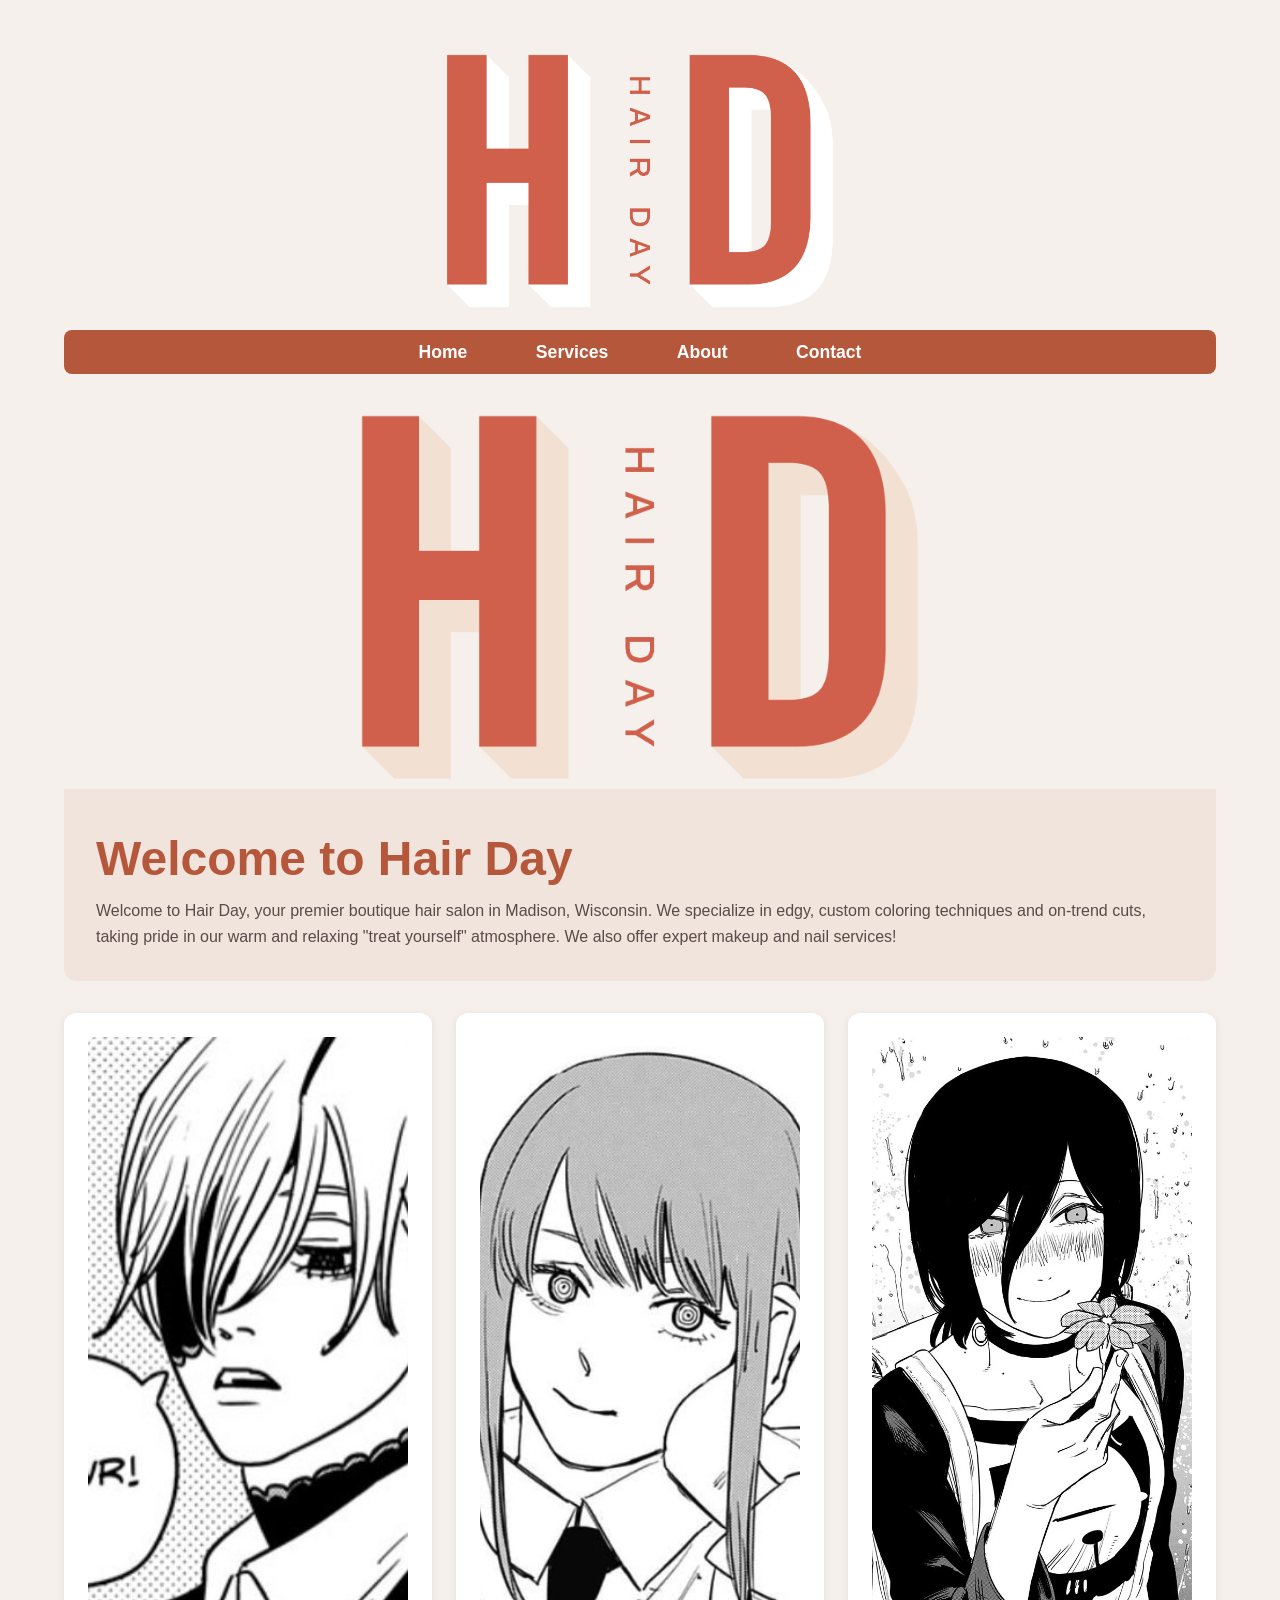
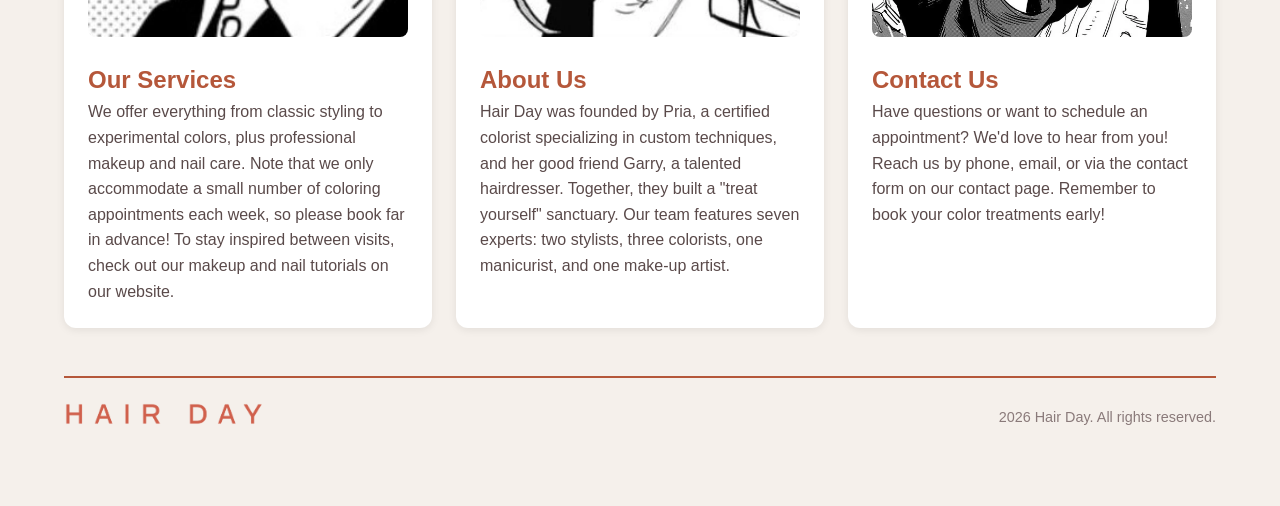
==== index.html @ 299d6134 "Hair salon" ====
<!DOCTYPE html>
<html lang="en">

<head>
    <meta charset="utf-8">
    <meta name="viewport" content="width=device-width, initial-scale=1">

    <title>Hair Day</title>

    <meta name="description"
        content="Based in Madison, Wisconsin, Hair Day is a boutique hair salon that specializes in cut, color and styling. Hair Day also offers makeup and nail services, prides itself on its warm and relaxing atmosphere and is best known for edgy hair colors and on-trend cuts. ">
    <meta name="author" content="Hair Day salon">

    <link rel="stylesheet" href="styles.css">
</head>


<body>
    <header>
        <img src="Photos/Artboard 1.png" alt="Hair Day logo">
    </header>

    <nav>
        <ul>
            <li><a href="index.html">Home</a></li>
            <li><a href="services.html">Services</a></li>
            <li><a href="about.html">About</a></li>
            <li><a href="contact.html">Contact</a></li>
        </ul>
    </nav>

    <main>

        <section class="promo-section">
            <article class="promo-banner">
                <img src="Photos/Artboard 19.png" alt="Hair Day promotional banner">
                <div class="promo-text">
                    <h1>Welcome to Hair Day</h1>
                    <p>Welcome to Hair Day, your premier boutique hair salon in Madison, Wisconsin. We specialize in
                        edgy,
                        custom coloring techniques and on-trend cuts, taking pride in our warm and relaxing "treat
                        yourself"
                        atmosphere. We also offer expert makeup and nail services!</p>
                </div>
            </article>
        </section>

        <section class="columns-section">

            <article>
                <img src="Photos/rawr.jpg" alt="Hair Day styling services" class="img 1">
                <h2>Our Services</h2>
                <p>We offer everything from classic styling to experimental colors, plus professional makeup and nail
                    care. Note that we only accommodate a small number of coloring appointments each week, so please
                    book far in advance! To stay inspired between visits, check out our makeup and nail tutorials on our
                    website.</p>
            </article>

            <article>
                <img src="Photos/Makima.png" alt="Hair Day team members" class="img 2">
                <h2>About Us</h2>
                <p>Hair Day was founded by Pria, a certified colorist specializing in custom techniques, and her good
                    friend Garry, a talented hairdresser. Together, they built a "treat yourself" sanctuary. Our team
                    features seven experts: two stylists, three colorists, one manicurist, and one make-up artist.</p>
            </article>

            <article>
                <img src="Photos/Reze.png" alt="Contact Hair Day salon" class="img 3">
                <h2>Contact Us</h2>
                <p>Have questions or want to schedule an appointment? We'd love to hear from you! Reach us by phone,
                    email, or via the contact form on our contact page. Remember to book your color treatments early!
                </p>
            </article>

        </section>
    </main>


    <footer>

        <div>
            <img src="Photos/Artboard 22.png" alt="Hair Day footer logo">
        </div>

        <div>
            <p>2026 Hair Day. All rights reserved.</p>
        </div>

    </footer>

</body>

</html>
---- styles.css ----
/* Styles */
* {
    box-sizing: border-box;
    margin: 0;
    padding: 0;
}

body {
    background-color: #f5f0eb;
    font-family: Arial, Helvetica, sans-serif;
    margin-top: 3rem;
    margin-bottom: 3rem;
    margin-left: 5%;
    margin-right: 5%;
    color: #3a2e2e;
    line-height: 1.6;
}

/*  Font */
h1 {
    font-size: 3rem;
    color: #b5573a;
}

h2 {
    font-size: 1.5rem;
    color: #b5573a;
}

p {
    color: #5a4a4a;
}

/* Header */
header>img {
    display: block;
    margin-left: auto;
    margin-right: auto;
    max-width: 400px;
    height: auto;
}

/* Navigation */
nav {
    background-color: #b5573a;
    border-radius: 8px;
    margin-top: 1rem;
    margin-bottom: 2rem;
    padding: 0.5rem 0;
}

nav ul {
    list-style: none;
    text-align: center;
    padding: 0;
    margin: 0;
}

nav li {
    display: inline-block;
    margin-left: 1rem;
    margin-right: 1rem;
}

nav a {
    color: #ffffff;
    text-decoration: none;
    font-weight: bold;
    font-size: 1.1rem;
    padding: 0.5rem 1rem;
    border-radius: 4px;
    transition: background-color 0.3s ease, color 0.3s ease;
}

nav a:hover {
    background-color: #ffffff;
    color: #b5573a;
}

nav a:active {
    background-color: #f5f0eb;
    color: #8a3d25;
}

/* Promo */
.promo-section {
    display: flex;
}

.promo-banner {
    flex: 1;
    position: relative;
    overflow: hidden;
    border-radius: 12px;
    margin-bottom: 2rem;
}

.promo-banner>img {
    width: 50%;
    max-height: 400px;
    display: block;
    border-radius: 12px;
    transition: transform 0.5s ease;
    position: center;
    margin-left: auto;
    margin-right: auto;
}

.promo-banner>img:hover {
    transform: scale(1.03);
}

.promo-text {
    padding: 2rem;
    background-color: rgba(181, 87, 58, 0.08);
    border-radius: 0 0 12px 12px;
}

/* Columns */
.columns-section {
    display: flex;
    gap: 1.5rem;
}

.columns-section article {
    flex: 1;
    background-color: #ffffff;
    border-radius: 12px;
    padding: 1.5rem;
    box-shadow: 0 2px 8px rgba(0, 0, 0, 0.08);
    transition: transform 0.3s ease, box-shadow 0.3s ease;
}

.columns-section article:hover {
    transform: translateY(-6px);
    box-shadow: 0 8px 24px rgba(181, 87, 58, 0.15);
}

.columns-section article img {
    width: 100%;
    height: 600px;
    object-fit: cover;
    border-radius: 8px;
    margin-bottom: 1rem;
    transition: opacity 0.3s ease;
}

.columns-section article:hover img {
    opacity: 0.9;
}

/* column image */
.img-1 {
    object-position: center 20%;
}

.img-2 {
    object-position: center 30%;
}

.img-3 {
    object-position: center 10%;
}

/* footer */
footer {
    display: flex;
    align-items: center;
    margin-top: 3rem;
    padding: 1.5rem 0;
    border-top: 2px solid #b5573a;
}

footer div {
    flex: 1;
}

footer div:last-child {
    text-align: right;
}

footer img {
    max-width: 200px;
    height: auto;
}

footer p {
    color: #8a7a7a;
    font-size: 0.9rem;
}

/* animations */
@keyframes fadeInUp {
    from {
        opacity: 0;
        transform: translateY(20px);
    }

    to {
        opacity: 1;
        transform: translateY(0);
    }
}

.promo-banner {
    animation: fadeInUp 0.8s ease forwards;
}

.columns-section article:nth-child(1) {
    animation: fadeInUp 0.6s ease 0.2s forwards;
    opacity: 0;
}

.columns-section article:nth-child(2) {
    animation: fadeInUp 0.6s ease 0.4s forwards;
    opacity: 0;
}

.columns-section article:nth-child(3) {
    animation: fadeInUp 0.6s ease 0.6s forwards;
    opacity: 0;
}
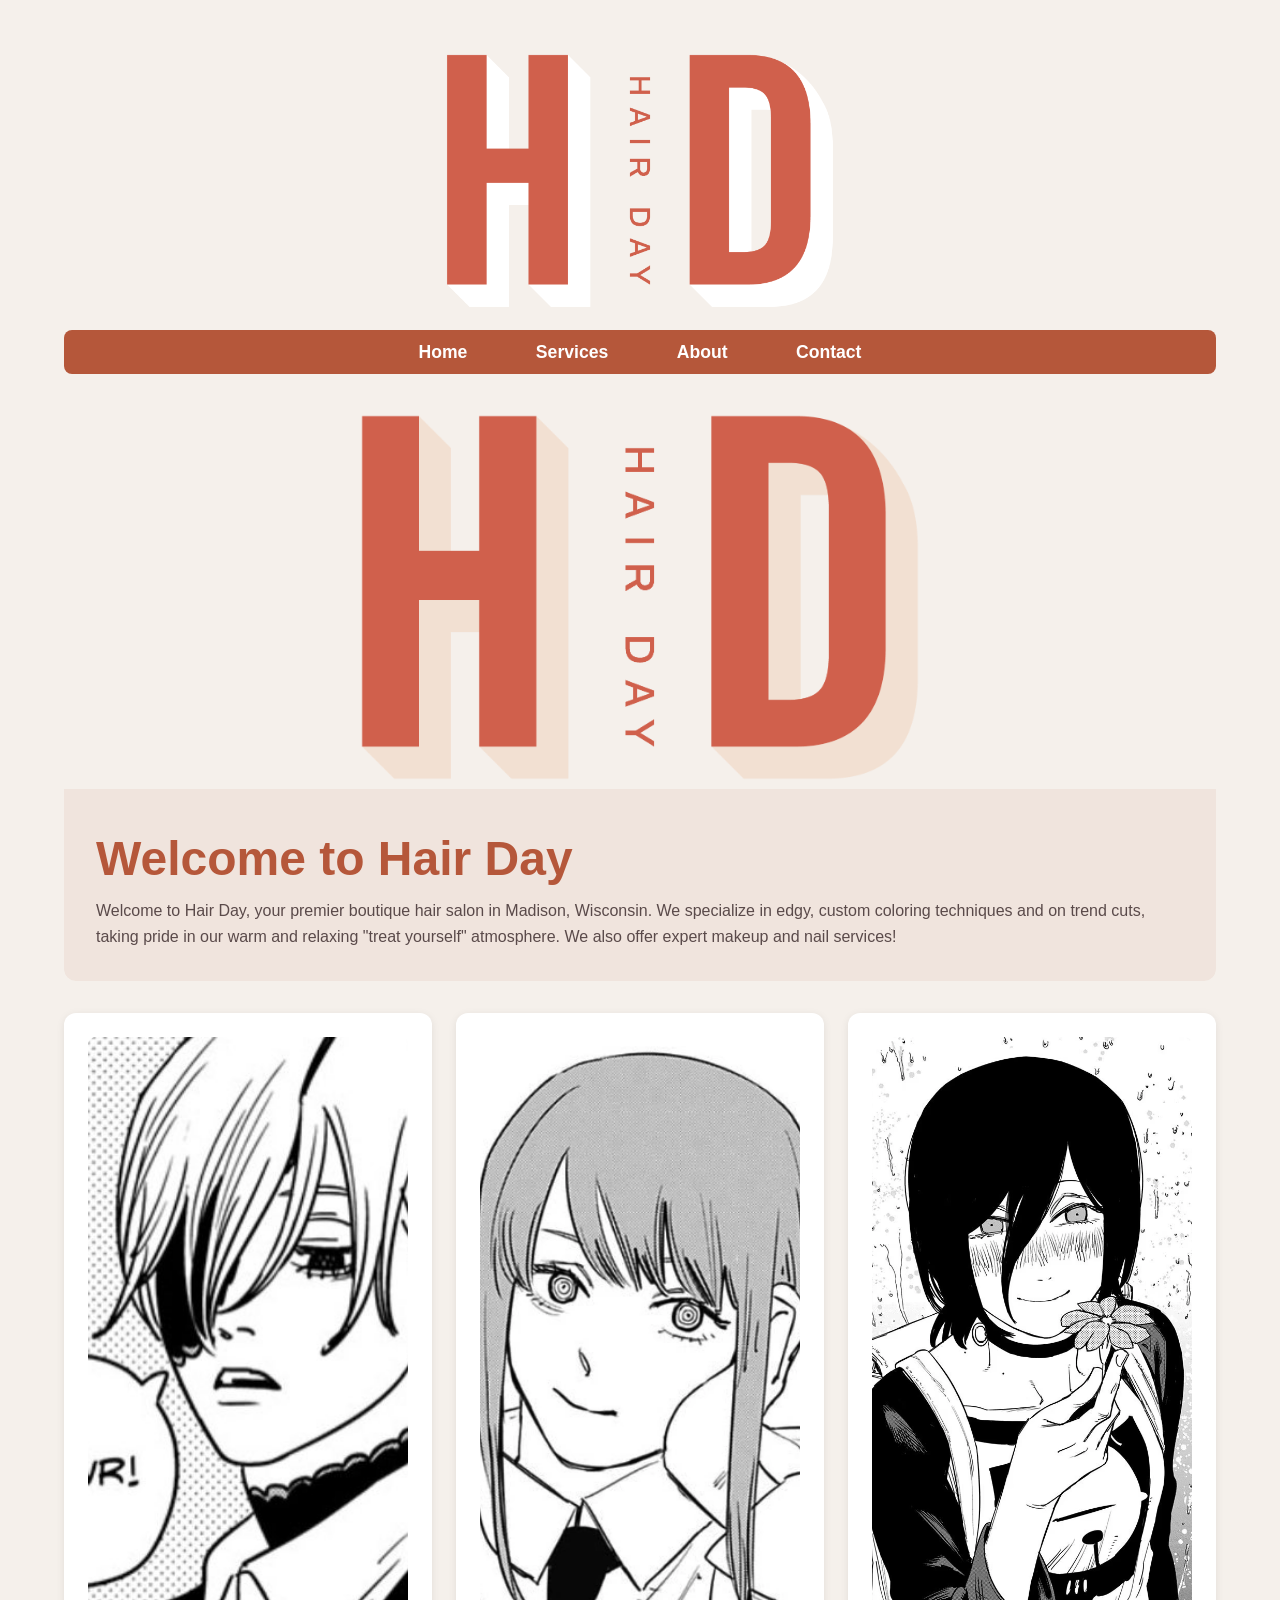
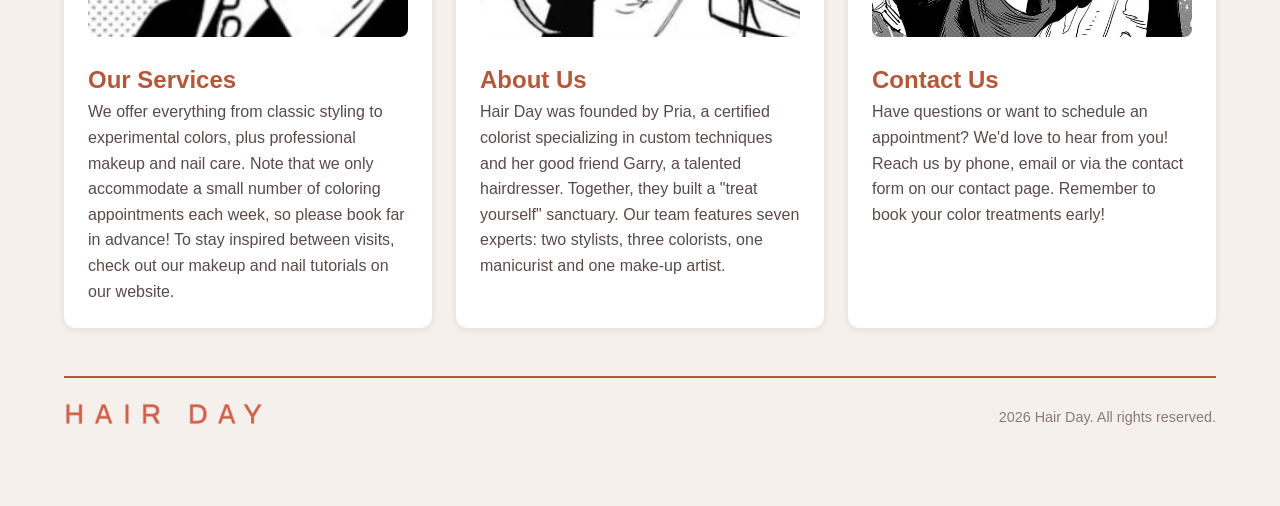
==== commit 49f883cc: "Finished" ====
--- a/index.html
+++ b/index.html
@@ -38,7 +38,7 @@
                     <h1>Welcome to Hair Day</h1>
                     <p>Welcome to Hair Day, your premier boutique hair salon in Madison, Wisconsin. We specialize in
                         edgy,
-                        custom coloring techniques and on-trend cuts, taking pride in our warm and relaxing "treat
+                        custom coloring techniques and on trend cuts, taking pride in our warm and relaxing "treat
                         yourself"
                         atmosphere. We also offer expert makeup and nail services!</p>
                 </div>
@@ -48,7 +48,7 @@
         <section class="columns-section">
 
             <article>
-                <img src="Photos/rawr.jpg" alt="Hair Day styling services" class="img 1">
+                <img src="Photos/rawr.jpg" alt="Hair Day styling services" class="img-1">
                 <h2>Our Services</h2>
                 <p>We offer everything from classic styling to experimental colors, plus professional makeup and nail
                     care. Note that we only accommodate a small number of coloring appointments each week, so please
@@ -57,18 +57,18 @@
             </article>
 
             <article>
-                <img src="Photos/Makima.png" alt="Hair Day team members" class="img 2">
+                <img src="Photos/Makima.png" alt="Hair Day team members" class="img-2">
                 <h2>About Us</h2>
-                <p>Hair Day was founded by Pria, a certified colorist specializing in custom techniques, and her good
+                <p>Hair Day was founded by Pria, a certified colorist specializing in custom techniques and her good
                     friend Garry, a talented hairdresser. Together, they built a "treat yourself" sanctuary. Our team
-                    features seven experts: two stylists, three colorists, one manicurist, and one make-up artist.</p>
+                    features seven experts: two stylists, three colorists, one manicurist and one make-up artist.</p>
             </article>
 
             <article>
-                <img src="Photos/Reze.png" alt="Contact Hair Day salon" class="img 3">
+                <img src="Photos/Reze.png" alt="Contact Hair Day salon" class="img-3">
                 <h2>Contact Us</h2>
                 <p>Have questions or want to schedule an appointment? We'd love to hear from you! Reach us by phone,
-                    email, or via the contact form on our contact page. Remember to book your color treatments early!
+                    email or via the contact form on our contact page. Remember to book your color treatments early!
                 </p>
             </article>
 
--- a/styles.css
+++ b/styles.css
@@ -16,6 +16,9 @@
     line-height: 1.6;
 }
 
+
+
+
 /*  Font */
 h1 {
     font-size: 3rem;
@@ -30,6 +33,9 @@
 p {
     color: #5a4a4a;
 }
+
+
+
 
 /* Header */
 header>img {
@@ -39,6 +45,9 @@
     max-width: 400px;
     height: auto;
 }
+
+
+
 
 /* Navigation */
 nav {
@@ -81,6 +90,9 @@
     background-color: #f5f0eb;
     color: #8a3d25;
 }
+
+
+
 
 /* Promo */
 .promo-section {
@@ -116,6 +128,9 @@
     border-radius: 0 0 12px 12px;
 }
 
+
+
+
 /* Columns */
 .columns-section {
     display: flex;
@@ -149,18 +164,23 @@
     opacity: 0.9;
 }
 
+
+
+
 /* column image */
 .img-1 {
     object-position: center 20%;
 }
 
 .img-2 {
-    object-position: center 30%;
+    object-position: center 35%;
 }
 
 .img-3 {
     object-position: center 10%;
 }
+
+
 
 /* footer */
 footer {
@@ -189,8 +209,11 @@
     font-size: 0.9rem;
 }
 
+
+
+
 /* animations */
-@keyframes fadeInUp {
+@keyframes EFFECT {
     from {
         opacity: 0;
         transform: translateY(20px);
@@ -203,20 +226,20 @@
 }
 
 .promo-banner {
-    animation: fadeInUp 0.8s ease forwards;
+    animation: EFFECT 0.8s ease forwards;
 }
 
 .columns-section article:nth-child(1) {
-    animation: fadeInUp 0.6s ease 0.2s forwards;
+    animation: EFFECT 0.6s ease 0.2s forwards;
     opacity: 0;
 }
 
 .columns-section article:nth-child(2) {
-    animation: fadeInUp 0.6s ease 0.4s forwards;
+    animation: EFFECT 0.6s ease 0.4s forwards;
     opacity: 0;
 }
 
 .columns-section article:nth-child(3) {
-    animation: fadeInUp 0.6s ease 0.6s forwards;
+    animation: EFFECT 0.6s ease 0.6s forwards;
     opacity: 0;
 }
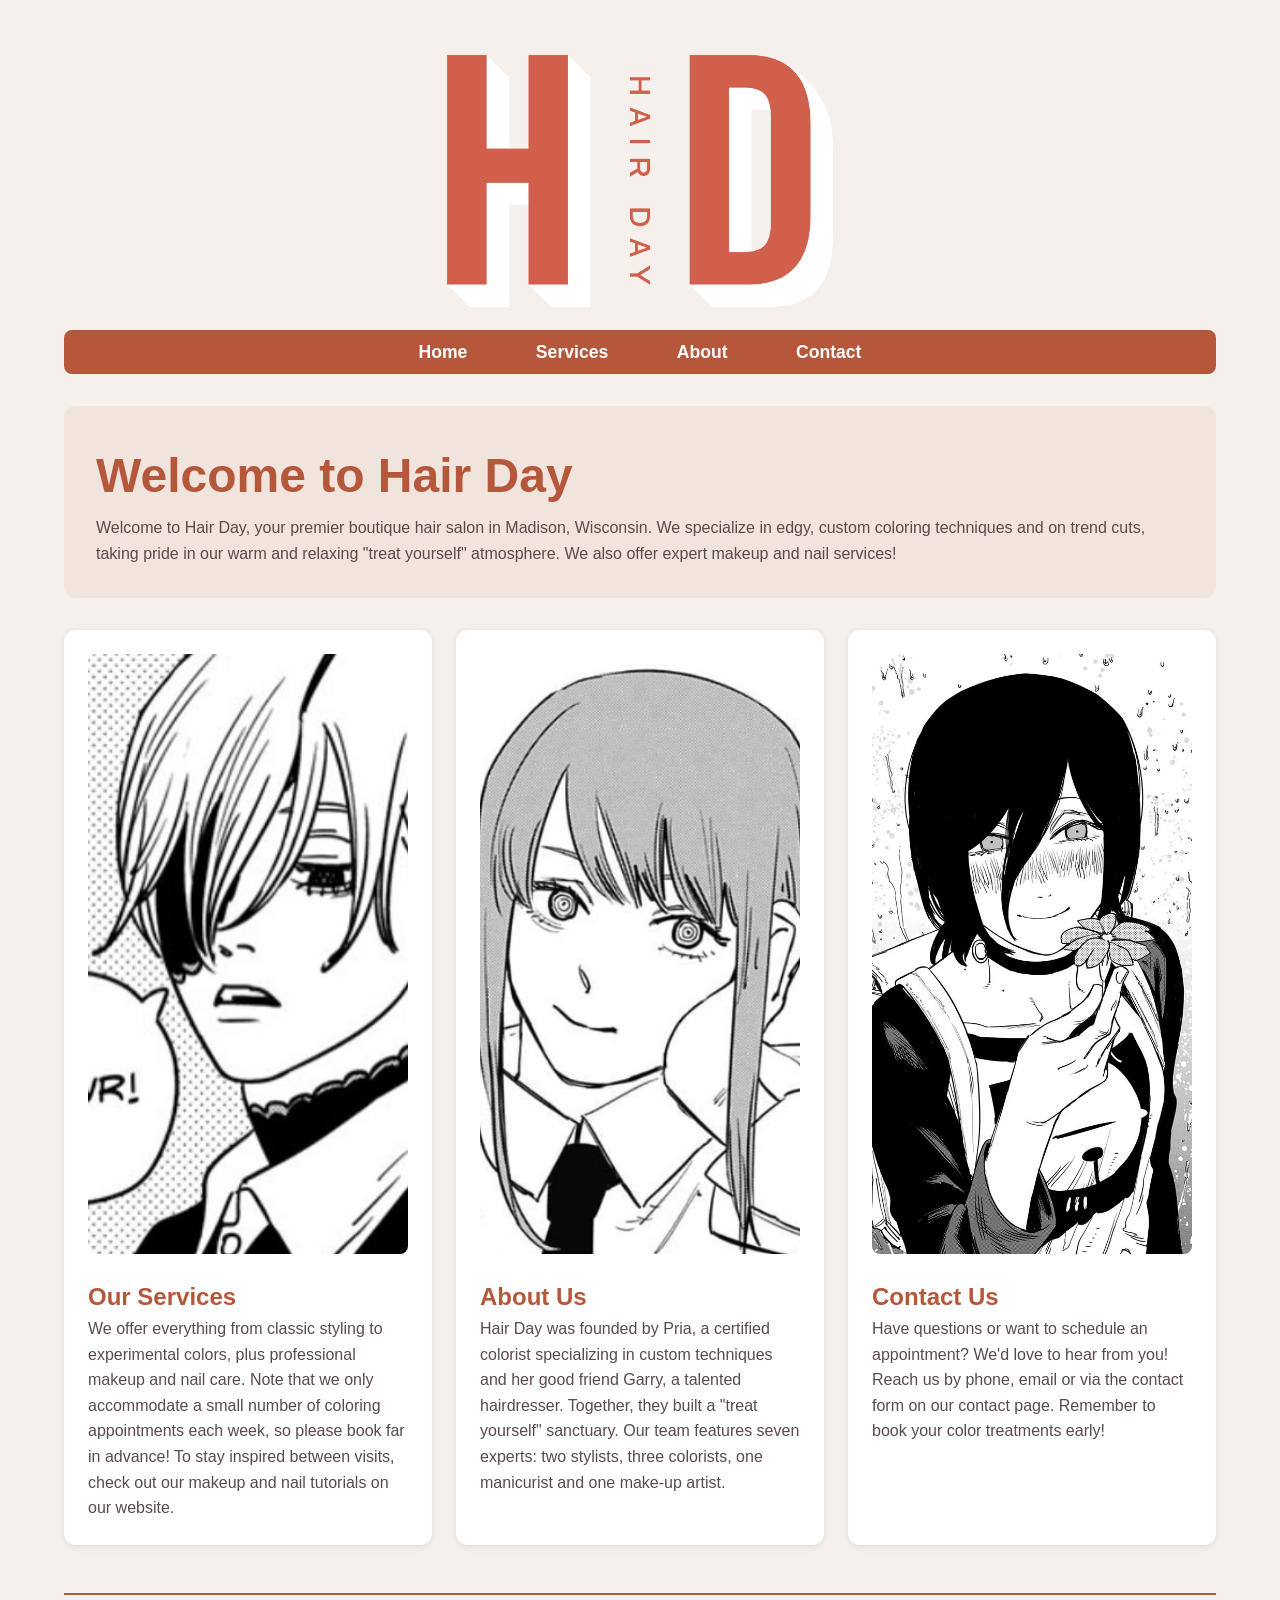
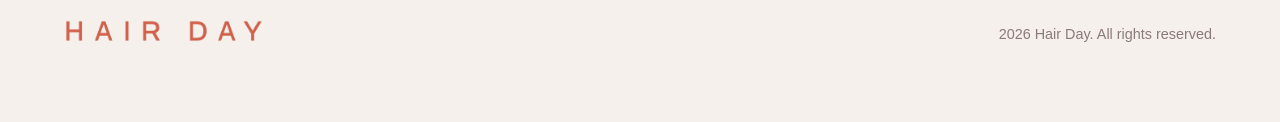
==== commit 99fefd57: "Little update" ====
--- a/index.html
+++ b/index.html
@@ -8,7 +8,9 @@
     <title>Hair Day</title>
 
     <meta name="description"
-        content="Based in Madison, Wisconsin, Hair Day is a boutique hair salon that specializes in cut, color and styling. Hair Day also offers makeup and nail services, prides itself on its warm and relaxing atmosphere and is best known for edgy hair colors and on-trend cuts. ">
+        content="Based in Madison, Wisconsin, Hair Day is a boutique hair salon that specializes in cut, color and styling.
+        Hair Day also offers makeup and nail services, 
+        prides itself on its warm and relaxing atmosphere and is best known for edgy hair colors and on-trend cuts. ">
     <meta name="author" content="Hair Day salon">
 
     <link rel="stylesheet" href="styles.css">
@@ -32,17 +34,14 @@
     <main>
 
         <section class="promo-section">
-            <article class="promo-banner">
-                <img src="Photos/Artboard 19.png" alt="Hair Day promotional banner">
-                <div class="promo-text">
-                    <h1>Welcome to Hair Day</h1>
-                    <p>Welcome to Hair Day, your premier boutique hair salon in Madison, Wisconsin. We specialize in
-                        edgy,
-                        custom coloring techniques and on trend cuts, taking pride in our warm and relaxing "treat
-                        yourself"
-                        atmosphere. We also offer expert makeup and nail services!</p>
-                </div>
-            </article>
+            <div class="promo-text">
+                <h1>Welcome to Hair Day</h1>
+                <p>Welcome to Hair Day, your premier boutique hair salon in Madison, Wisconsin. We specialize in
+                    edgy,
+                    custom coloring techniques and on trend cuts, taking pride in our warm and relaxing "treat
+                    yourself"
+                    atmosphere. We also offer expert makeup and nail services!</p>
+            </div>
         </section>
 
         <section class="columns-section">
--- a/styles.css
+++ b/styles.css
@@ -17,8 +17,6 @@
 }
 
 
-
-
 /*  Font */
 h1 {
     font-size: 3rem;
@@ -37,15 +35,22 @@
 
 
 
-/* Header */
+/* Header image*/
 header>img {
     display: block;
+    width: 50%;
+    max-width: 400px;
+    max-height: 400px;
+    height: auto;
+    border-radius: 12px;
+    transition: transform 0.5s ease;
     margin-left: auto;
     margin-right: auto;
-    max-width: 400px;
-    height: auto;
-}
-
+}
+
+header>img:hover {
+    transform: scale(1.03);
+}
 
 
 
@@ -96,38 +101,14 @@
 
 /* Promo */
 .promo-section {
-    display: flex;
-}
-
-.promo-banner {
-    flex: 1;
-    position: relative;
-    overflow: hidden;
-    border-radius: 12px;
     margin-bottom: 2rem;
-}
-
-.promo-banner>img {
-    width: 50%;
-    max-height: 400px;
-    display: block;
-    border-radius: 12px;
-    transition: transform 0.5s ease;
-    position: center;
-    margin-left: auto;
-    margin-right: auto;
-}
-
-.promo-banner>img:hover {
-    transform: scale(1.03);
 }
 
 .promo-text {
     padding: 2rem;
     background-color: rgba(181, 87, 58, 0.08);
-    border-radius: 0 0 12px 12px;
-}
-
+    border-radius: 12px;
+}
 
 
 
@@ -167,7 +148,7 @@
 
 
 
-/* column image */
+/* column images */
 .img-1 {
     object-position: center 20%;
 }
@@ -225,10 +206,6 @@
     }
 }
 
-.promo-banner {
-    animation: EFFECT 0.8s ease forwards;
-}
-
 .columns-section article:nth-child(1) {
     animation: EFFECT 0.6s ease 0.2s forwards;
     opacity: 0;
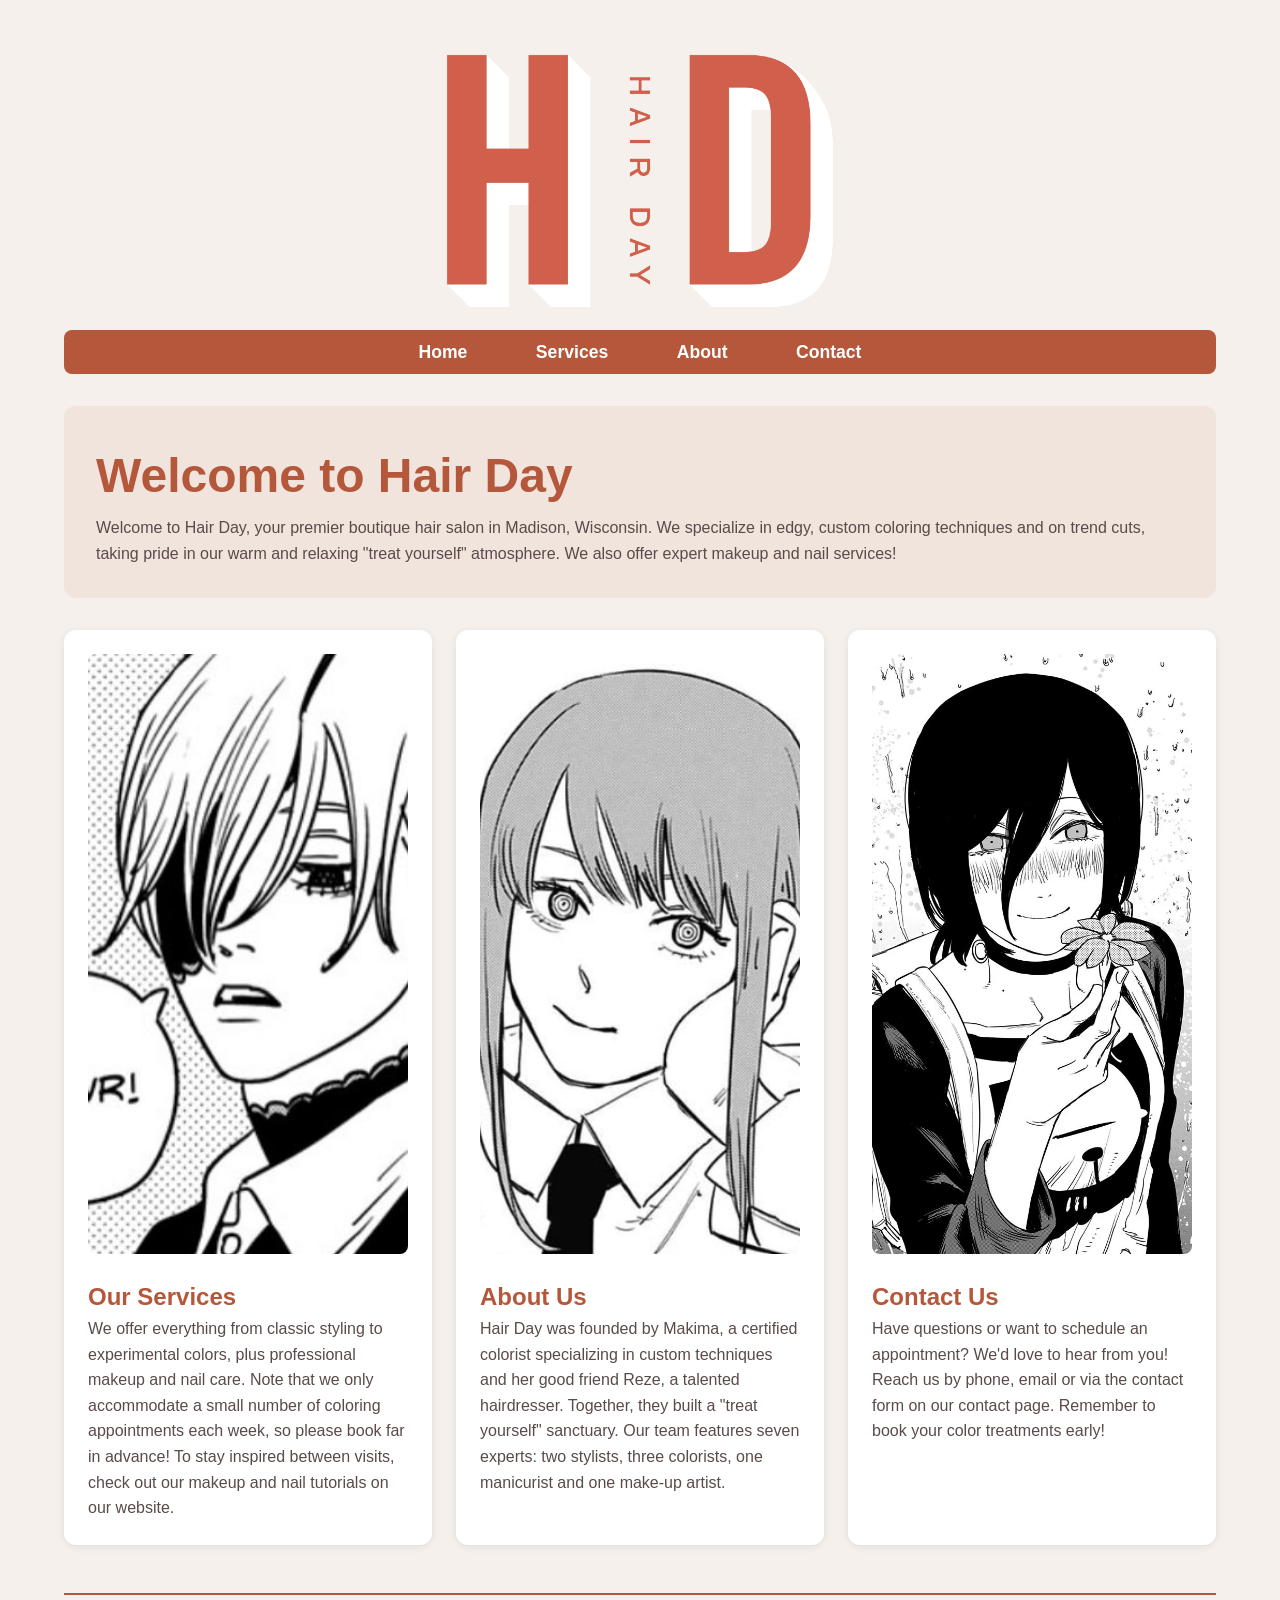
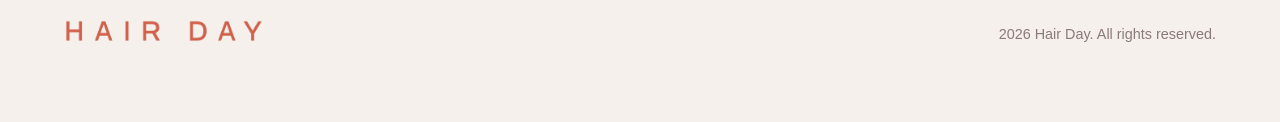
==== commit 2498c76c: "Navigation syste," ====
--- a/index.html
+++ b/index.html
@@ -14,6 +14,7 @@
     <meta name="author" content="Hair Day salon">
 
     <link rel="stylesheet" href="styles.css">
+    <link rel="stylesheet" href="index.css">
 </head>
 
 
@@ -45,7 +46,6 @@
         </section>
 
         <section class="columns-section">
-
             <article>
                 <img src="Photos/rawr.jpg" alt="Hair Day styling services" class="img-1">
                 <h2>Our Services</h2>
@@ -58,8 +58,8 @@
             <article>
                 <img src="Photos/Makima.png" alt="Hair Day team members" class="img-2">
                 <h2>About Us</h2>
-                <p>Hair Day was founded by Pria, a certified colorist specializing in custom techniques and her good
-                    friend Garry, a talented hairdresser. Together, they built a "treat yourself" sanctuary. Our team
+                <p>Hair Day was founded by Makima, a certified colorist specializing in custom techniques and her good
+                    friend Reze, a talented hairdresser. Together, they built a "treat yourself" sanctuary. Our team
                     features seven experts: two stylists, three colorists, one manicurist and one make-up artist.</p>
             </article>
 
@@ -70,13 +70,11 @@
                     email or via the contact form on our contact page. Remember to book your color treatments early!
                 </p>
             </article>
-
         </section>
     </main>
 
 
     <footer>
-
         <div>
             <img src="Photos/Artboard 22.png" alt="Hair Day footer logo">
         </div>
@@ -84,9 +82,6 @@
         <div>
             <p>2026 Hair Day. All rights reserved.</p>
         </div>
-
     </footer>
-
 </body>
-
 </html>
--- a/styles.css
+++ b/styles.css
@@ -34,7 +34,6 @@
 
 
 
-
 /* Header image*/
 header>img {
     display: block;
@@ -51,7 +50,6 @@
 header>img:hover {
     transform: scale(1.03);
 }
-
 
 
 /* Navigation */
@@ -97,8 +95,6 @@
 }
 
 
-
-
 /* Promo */
 .promo-section {
     margin-bottom: 2rem;
@@ -110,57 +106,9 @@
     border-radius: 12px;
 }
 
-
-
-/* Columns */
-.columns-section {
-    display: flex;
-    gap: 1.5rem;
+.contact-us {
+    text-align: left;
 }
-
-.columns-section article {
-    flex: 1;
-    background-color: #ffffff;
-    border-radius: 12px;
-    padding: 1.5rem;
-    box-shadow: 0 2px 8px rgba(0, 0, 0, 0.08);
-    transition: transform 0.3s ease, box-shadow 0.3s ease;
-}
-
-.columns-section article:hover {
-    transform: translateY(-6px);
-    box-shadow: 0 8px 24px rgba(181, 87, 58, 0.15);
-}
-
-.columns-section article img {
-    width: 100%;
-    height: 600px;
-    object-fit: cover;
-    border-radius: 8px;
-    margin-bottom: 1rem;
-    transition: opacity 0.3s ease;
-}
-
-.columns-section article:hover img {
-    opacity: 0.9;
-}
-
-
-
-
-/* column images */
-.img-1 {
-    object-position: center 20%;
-}
-
-.img-2 {
-    object-position: center 35%;
-}
-
-.img-3 {
-    object-position: center 10%;
-}
-
 
 
 /* footer */
@@ -191,8 +139,6 @@
 }
 
 
-
-
 /* animations */
 @keyframes EFFECT {
     from {
@@ -204,19 +150,4 @@
         opacity: 1;
         transform: translateY(0);
     }
-}
-
-.columns-section article:nth-child(1) {
-    animation: EFFECT 0.6s ease 0.2s forwards;
-    opacity: 0;
-}
-
-.columns-section article:nth-child(2) {
-    animation: EFFECT 0.6s ease 0.4s forwards;
-    opacity: 0;
-}
-
-.columns-section article:nth-child(3) {
-    animation: EFFECT 0.6s ease 0.6s forwards;
-    opacity: 0;
 }
--- a/index.css
+++ b/index.css
@@ -0,0 +1,68 @@
+/* Home Page Styles */
+
+.columns-section {
+    display: flex;
+    gap: 1.5rem;
+}
+
+.columns-section article {
+    flex: 1;
+    background-color: #ffffff;
+    border-radius: 12px;
+    padding: 1.5rem;
+    box-shadow: 0 2px 8px rgba(0, 0, 0, 0.08);
+    transition: transform 0.3s ease, box-shadow 0.3s ease;
+}
+
+.columns-section article:hover {
+    transform: translateY(-6px);
+    box-shadow: 0 8px 24px rgba(181, 87, 58, 0.15);
+}
+
+.columns-section article img {
+    width: 100%;
+    height: 600px;
+    object-fit: cover;
+    border-radius: 8px;
+    margin-bottom: 1rem;
+    transition: opacity 0.3s ease;
+}
+
+.columns-section article:hover img {
+    opacity: 0.9;
+}
+
+/* column images alignment */
+.img-1 {
+    object-position: center 20%;
+}
+
+.img-2 {
+    object-position: center 35%;
+}
+
+.img-3 {
+    object-position: center 10%;
+}
+
+/* Home Column entry animations */
+.columns-section article:nth-child(1) {
+    animation: EFFECT 0.6s ease 0.2s forwards;
+    opacity: 0;
+}
+
+.columns-section article:nth-child(2) {
+    animation: EFFECT 0.6s ease 0.4s forwards;
+    opacity: 0;
+}
+
+.columns-section article:nth-child(3) {
+    animation: EFFECT 0.6s ease 0.6s forwards;
+    opacity: 0;
+}
+
+@media (max-width: 768px) {
+    .columns-section {
+        flex-direction: column;
+    }
+}
